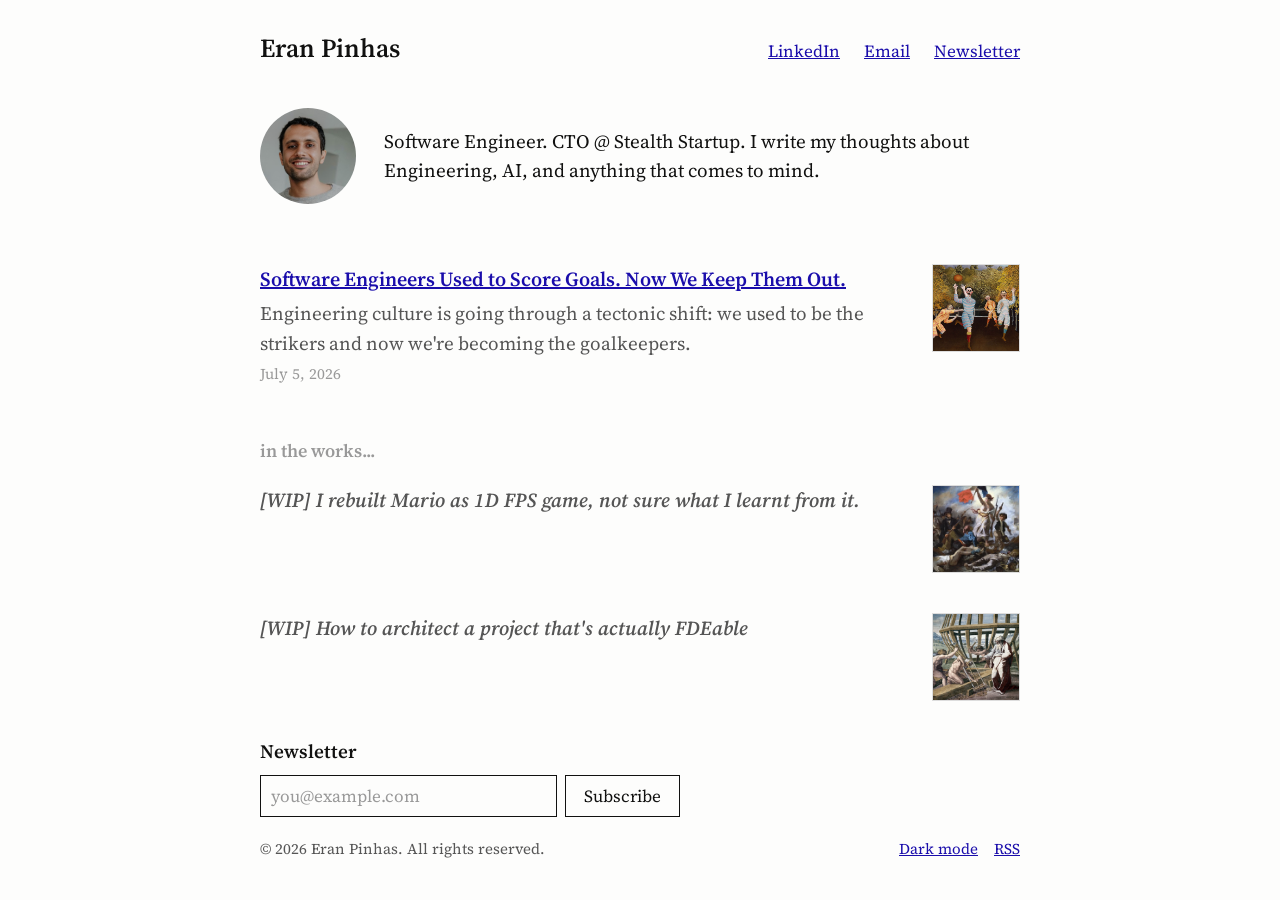
==== index.html @ 340fa021 "Add Email link to header nav Co-Authored-By: Claude Fable 5 <noreply@anthropic.com>" ====
<!DOCTYPE html>
<html lang="en">
<head>
  <meta charset="utf-8">
  <meta name="viewport" content="width=device-width, initial-scale=1">
  <title>Eran Pinhas</title>
  <meta name="description" content="Software Engineer. CTO @ Stealth Startup. I write my thoughts about Engineering, AI, and anything that comes to mind.">
  <link rel="preconnect" href="https://fonts.googleapis.com">
  <link rel="preconnect" href="https://fonts.gstatic.com" crossorigin>
  <link href="https://fonts.googleapis.com/css2?family=Source+Serif+4:ital,opsz,wght@0,8..60,400;0,8..60,600;1,8..60,400&display=swap" rel="stylesheet">
  <link rel="alternate" type="application/rss+xml" title="Eran Pinhas" href="rss.xml">
  <link rel="stylesheet" href="styles.css">
  <script src="theme.js"></script>
</head>
<body>
  <div class="page">

    <header class="site-header">
      <a class="site-title" href="index.html">Eran Pinhas</a>
      <nav>
        <a href="https://www.linkedin.com/in/eran-pinhas-915041149/">LinkedIn</a>
        <a href="mailto:eran@pinh.as">Email</a>
        <a href="#newsletter">Newsletter</a>
      </nav>
    </header>

    <section class="about">
      <img src="images/eran.png" alt="Eran Pinhas" width="96" height="96">
      <p>Software Engineer. CTO @ Stealth Startup. I write my thoughts about Engineering, AI, and anything that comes to mind.</p>
    </section>

    <section class="posts">

      <div class="post-item">
        <div class="post-text">
          <a class="post-title" href="posts/software-engineers-used-to-score-goals-now-we-keep-them-out.html">Software Engineers Used to Score Goals. Now We Keep Them Out.</a>
          <span class="post-description">Engineering culture is going through a tectonic shift: we used to be the strikers and now we're becoming the goalkeepers.</span>
          <span class="post-date">July 5, 2026</span>
        </div>
        <img class="post-thumb" src="images/cover.png" alt="">
      </div>

      <h2 class="in-the-works">in the works...</h2>

      <div class="post-item">
        <div class="post-text">
          <span class="post-title wip">[WIP] I rebuilt Mario as 1D FPS game, not sure what I learnt from it.</span>
        </div>
        <img class="post-thumb" src="images/liberty.png" alt="">
      </div>

      <div class="post-item">
        <div class="post-text">
          <span class="post-title wip">[WIP] How to architect a project that's actually FDEable</span>
        </div>
        <img class="post-thumb" src="images/ark.webp" alt="">
      </div>

    </section>

    <div class="spacer"></div>

    <footer id="newsletter" class="site-footer">
      <div class="newsletter">
        <span class="newsletter-label">Newsletter</span>
        <form action="https://buttondown.com/api/emails/embed-subscribe/eran-pinhas" method="post">
          <input type="email" name="email" required placeholder="you@example.com" aria-label="Email address">
          <input type="hidden" name="embed" value="1">
          <button type="submit">Subscribe</button>
        </form>
      </div>
      <div class="footer-bottom">
        <span>&copy; 2026 Eran Pinhas. All rights reserved.</span>
        <div class="footer-links">
          <button class="theme-toggle" type="button">Dark mode</button>
          <a href="rss.xml">RSS</a>
        </div>
      </div>
    </footer>

  </div>
</body>
</html>
---- styles.css ----
:root {
  --bg: #fdfdfc;
  --fg: #111110;
  --muted: #555;
  --faint: #999;
  --link: #1a0dab;
  --code-bg: #f2f1ef;
  --thumb-border: #ddd;
  --caption-bg: rgba(17, 17, 16, 0.85);
  --caption-fg: #fdfdfc;
}

@media (prefers-color-scheme: dark) {
  :root:not([data-theme='light']) {
    --bg: #131312;
    --fg: #e8e6e2;
    --muted: #a09d97;
    --faint: #77746e;
    --link: #8ab4f8;
    --code-bg: #232220;
    --thumb-border: #333;
  }
}

:root[data-theme='dark'] {
  --bg: #131312;
  --fg: #e8e6e2;
  --muted: #a09d97;
  --faint: #77746e;
  --link: #8ab4f8;
  --code-bg: #232220;
  --thumb-border: #333;
}

html,
body {
  margin: 0;
  padding: 0;
  background: var(--bg);
}

::selection {
  background: #0b57d0;
  color: #fff;
}

body {
  min-height: 100vh;
  display: flex;
  flex-direction: column;
  font-family: 'Source Serif 4', Georgia, serif;
  color: var(--fg);
  font-size: 19px;
  line-height: 1.55;
}

.page {
  width: 100%;
  max-width: 800px;
  margin: 0 auto;
  box-sizing: border-box;
  padding: 0 20px;
  display: flex;
  flex-direction: column;
  flex: 1;
}

a {
  color: var(--link);
  text-decoration: underline;
}

/* Header */

.site-header {
  display: flex;
  align-items: baseline;
  justify-content: space-between;
  gap: 16px;
  padding: 28px 0;
}

.site-header .site-title {
  color: var(--fg);
  text-decoration: none;
  font-weight: 600;
  font-size: 26px;
}

.site-header nav {
  display: flex;
  gap: 24px;
  font-size: 17px;
}

/* About (index) */

.about {
  display: flex;
  align-items: center;
  gap: 28px;
  padding: 12px 0 40px 0;
}

.about img {
  width: 96px;
  height: 96px;
  border-radius: 50%;
  object-fit: cover;
  flex-shrink: 0;
}

.about p {
  margin: 0;
}

/* Post list (index) */

.post-item {
  display: flex;
  gap: 20px;
  align-items: flex-start;
  padding: 20px 0;
}

.post-item .post-text {
  flex: 1;
  min-width: 0;
  display: flex;
  flex-direction: column;
  gap: 4px;
}

.post-item .post-title {
  align-self: flex-start;
  font-weight: 600;
  font-size: 20px;
}

.post-item .post-title.wip {
  color: var(--muted);
  font-style: italic;
}

.post-item .post-description {
  color: var(--muted);
}

.post-item .post-date {
  color: var(--faint);
  font-size: 15px;
}

.in-the-works {
  margin: 32px 0 0 0;
  font-size: 18px;
  font-weight: 600;
  color: var(--faint);
}

.post-item .post-thumb {
  width: 88px;
  height: 88px;
  object-fit: cover;
  flex-shrink: 0;
  border: 1px solid var(--thumb-border);
  box-sizing: border-box;
}

/* Article (post page) */

article {
  padding: 8px 0 0 0;
  line-height: 1.65;
}

.back-link {
  font-size: 16px;
}

.cover {
  position: relative;
  margin: 20px 0 0 0;
}

.cover img {
  width: 100%;
  display: block;
  -webkit-mask-image: linear-gradient(to bottom, black 60%, transparent 100%);
  mask-image: linear-gradient(to bottom, black 60%, transparent 100%);
}

.cover figcaption {
  position: absolute;
  top: 12px;
  right: 12px;
  background: var(--caption-bg);
  color: var(--caption-fg);
  font-size: 15px;
  padding: 6px 12px;
  opacity: 0;
  transition: opacity 0.2s ease;
  pointer-events: none;
}

.cover:hover figcaption {
  opacity: 1;
}

article h1 {
  margin: 12px 0 8px 0;
  font-size: 36px;
  line-height: 1.2;
  font-weight: 600;
}

article .post-meta {
  color: var(--faint);
  font-size: 16px;
  margin-bottom: 36px;
}

article h2 {
  margin: 40px 0 14px 0;
  font-size: 26px;
  font-weight: 600;
}

article p {
  margin: 0 0 22px 0;
}

article .intro-note {
  color: var(--muted);
  font-style: italic;
}

article .outro {
  margin-top: 40px;
}

article blockquote {
  margin: 0 0 22px 0;
  padding: 0 0 0 18px;
  border-left: 3px solid var(--thumb-border);
  font-style: italic;
  color: var(--muted);
}

article blockquote p {
  margin: 0;
}

article code {
  font-family: ui-monospace, SFMono-Regular, Menlo, monospace;
  font-size: 16px;
  background: var(--code-bg);
  padding: 2px 5px;
}

article pre {
  margin: 0 0 22px 0;
  padding: 16px 18px;
  background: var(--code-bg);
  overflow-x: auto;
  font-family: ui-monospace, SFMono-Regular, Menlo, monospace;
  font-size: 15px;
  line-height: 1.5;
}

article pre code {
  background: none;
  padding: 0;
  font-size: inherit;
}

/* Footer */

.spacer {
  flex: 1;
}

.site-footer {
  padding: 0 0 40px 0;
  display: flex;
  flex-direction: column;
  gap: 20px;
}

.newsletter {
  display: flex;
  flex-direction: column;
  gap: 8px;
}

.newsletter .newsletter-label {
  font-weight: 600;
}

.newsletter form {
  display: flex;
  gap: 8px;
  max-width: 420px;
}

.newsletter input[type='email'] {
  flex: 1;
  min-width: 0;
  font-family: 'Source Serif 4', Georgia, serif;
  font-size: 17px;
  padding: 8px 10px;
  border: 1px solid var(--fg);
  border-radius: 0;
  background: var(--bg);
  color: var(--fg);
  box-sizing: border-box;
}

.newsletter input[type='email']::placeholder {
  color: var(--faint);
}

.newsletter button {
  font-family: 'Source Serif 4', Georgia, serif;
  font-size: 17px;
  padding: 8px 18px;
  border: 1px solid var(--fg);
  background: var(--bg);
  color: var(--fg);
  cursor: pointer;
  border-radius: 0;
}

.footer-bottom {
  display: flex;
  justify-content: space-between;
  gap: 16px;
  font-size: 15px;
  color: var(--muted);
}

.footer-bottom .footer-links {
  display: flex;
  gap: 16px;
  align-items: baseline;
}

.theme-toggle {
  font-family: 'Source Serif 4', Georgia, serif;
  font-size: 15px;
  padding: 0;
  border: none;
  background: none;
  color: var(--link);
  text-decoration: underline;
  cursor: pointer;
}
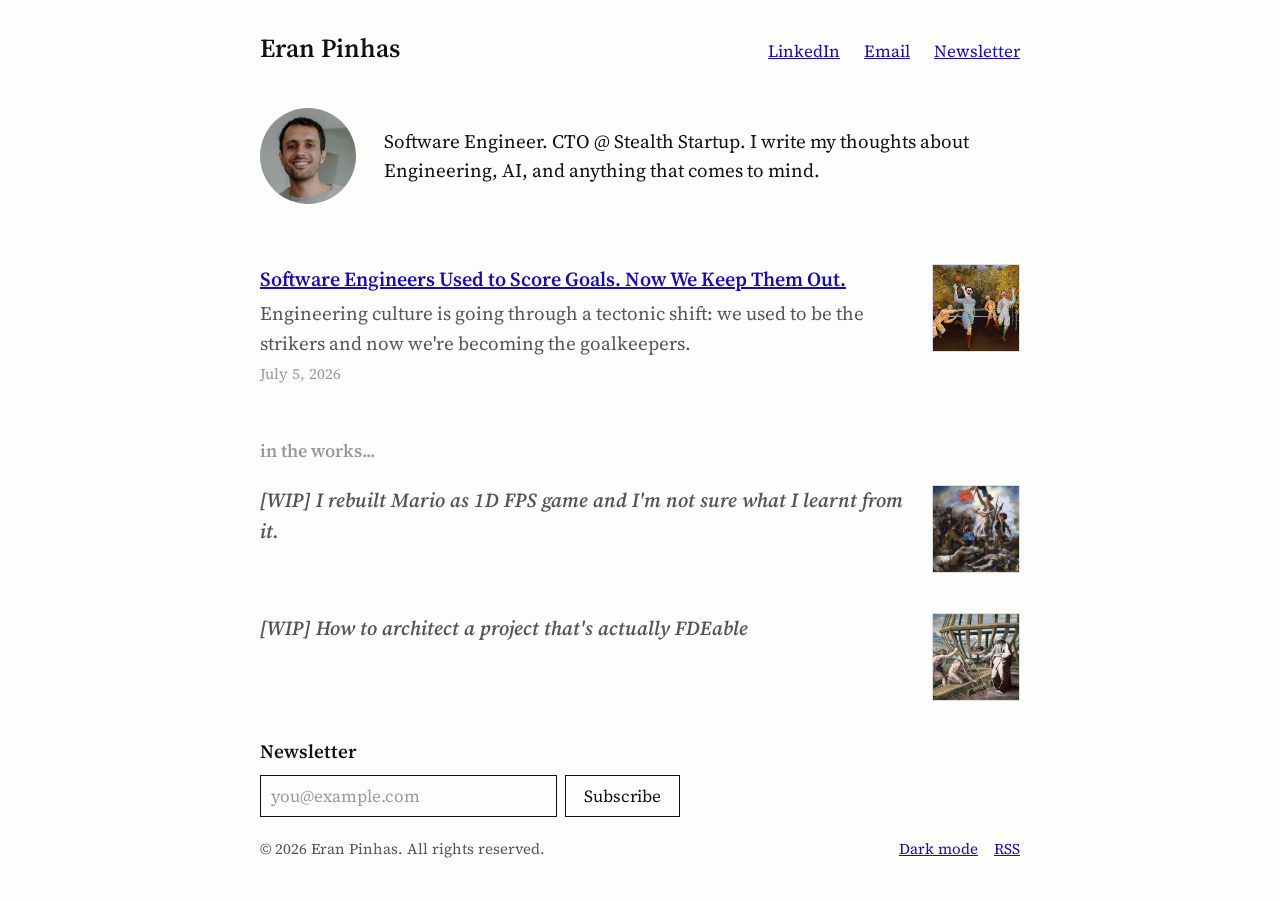
==== commit f0f7eb94: "Mario WIP title: and I'm not sure Co-Authored-By: Claude Fable 5 <noreply@anthropic.com>" ====
--- a/index.html
+++ b/index.html
@@ -44,7 +44,7 @@
 
       <div class="post-item">
         <div class="post-text">
-          <span class="post-title wip">[WIP] I rebuilt Mario as 1D FPS game, not sure what I learnt from it.</span>
+          <span class="post-title wip">[WIP] I rebuilt Mario as 1D FPS game and I'm not sure what I learnt from it.</span>
         </div>
         <img class="post-thumb" src="images/liberty.png" alt="">
       </div>
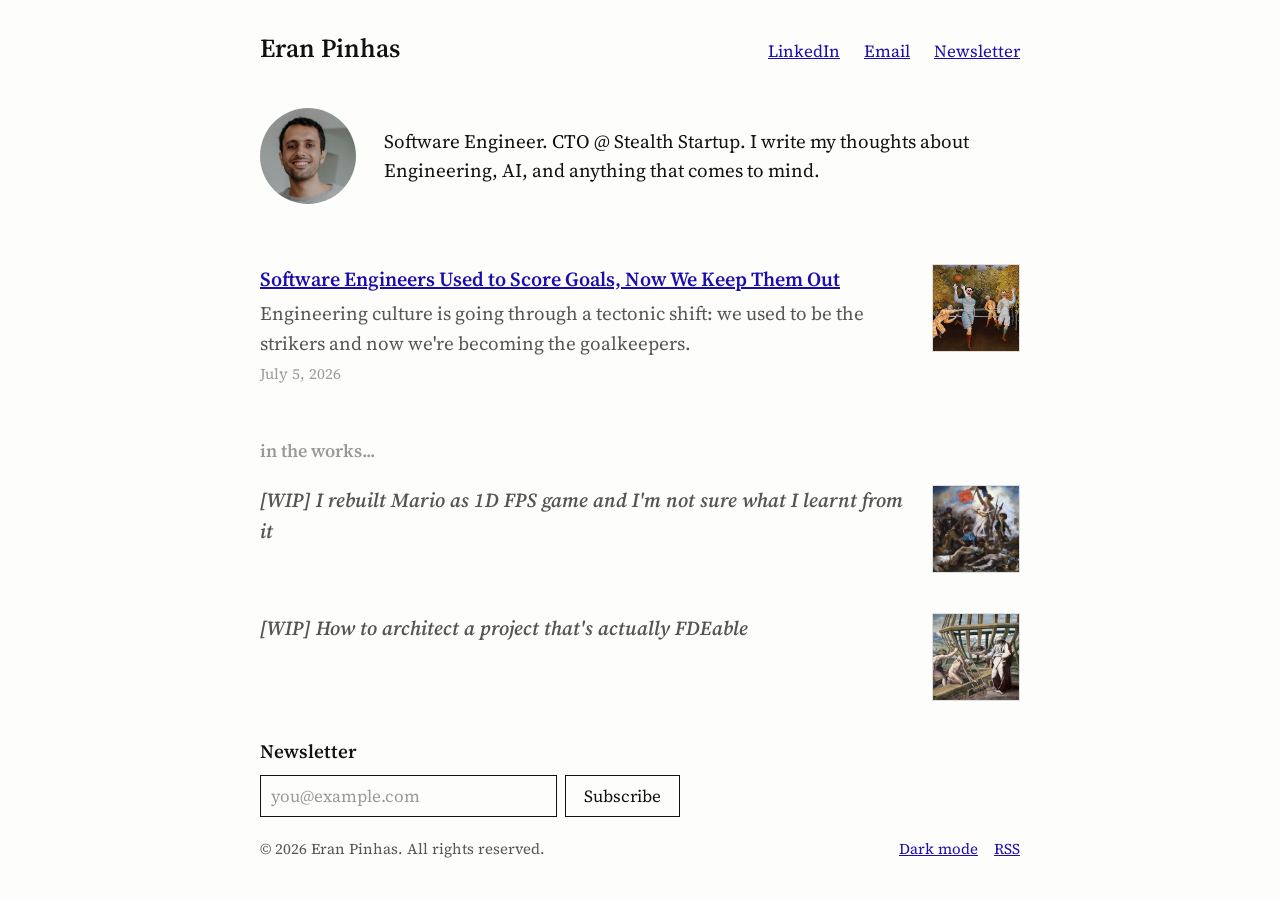
==== commit 47f75264: "Flowing titles: comma in post title, drop trailing periods Co-Authored-By: Claude Fable 5 <noreply@a" ====
--- a/index.html
+++ b/index.html
@@ -33,7 +33,7 @@
 
       <div class="post-item">
         <div class="post-text">
-          <a class="post-title" href="posts/software-engineers-used-to-score-goals-now-we-keep-them-out.html">Software Engineers Used to Score Goals. Now We Keep Them Out.</a>
+          <a class="post-title" href="posts/software-engineers-used-to-score-goals-now-we-keep-them-out.html">Software Engineers Used to Score Goals, Now We Keep Them Out</a>
           <span class="post-description">Engineering culture is going through a tectonic shift: we used to be the strikers and now we're becoming the goalkeepers.</span>
           <span class="post-date">July 5, 2026</span>
         </div>
@@ -44,7 +44,7 @@
 
       <div class="post-item">
         <div class="post-text">
-          <span class="post-title wip">[WIP] I rebuilt Mario as 1D FPS game and I'm not sure what I learnt from it.</span>
+          <span class="post-title wip">[WIP] I rebuilt Mario as 1D FPS game and I'm not sure what I learnt from it</span>
         </div>
         <img class="post-thumb" src="images/liberty.png" alt="">
       </div>
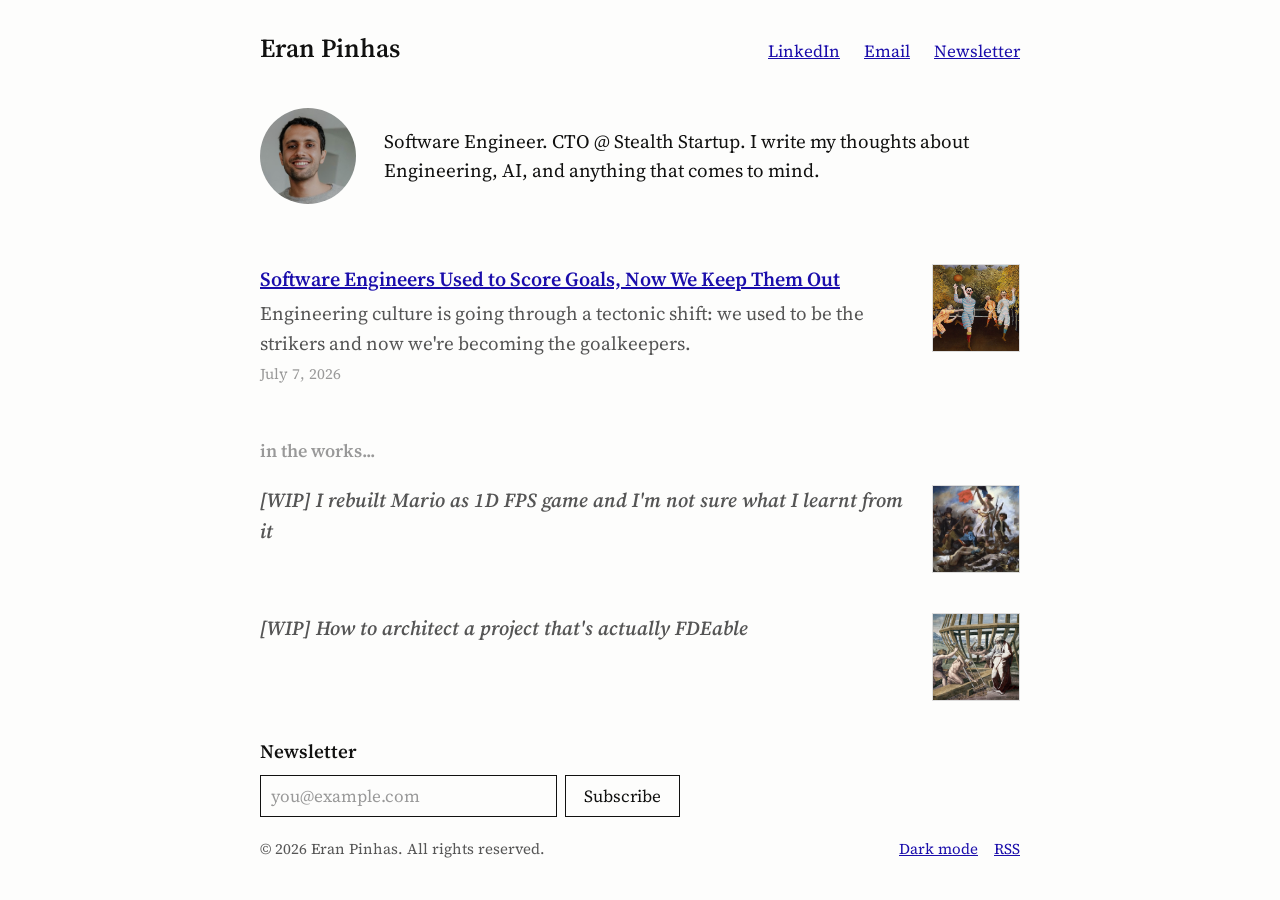
==== commit 80a1586e: "Notion sync: bridging phrase, spine ending, Messi/Neuer; date to July 7 Co-Authored-By: Claude Fable" ====
--- a/index.html
+++ b/index.html
@@ -35,7 +35,7 @@
         <div class="post-text">
           <a class="post-title" href="posts/software-engineers-used-to-score-goals-now-we-keep-them-out.html">Software Engineers Used to Score Goals, Now We Keep Them Out</a>
           <span class="post-description">Engineering culture is going through a tectonic shift: we used to be the strikers and now we're becoming the goalkeepers.</span>
-          <span class="post-date">July 5, 2026</span>
+          <span class="post-date">July 7, 2026</span>
         </div>
         <img class="post-thumb" src="images/cover.png" alt="">
       </div>
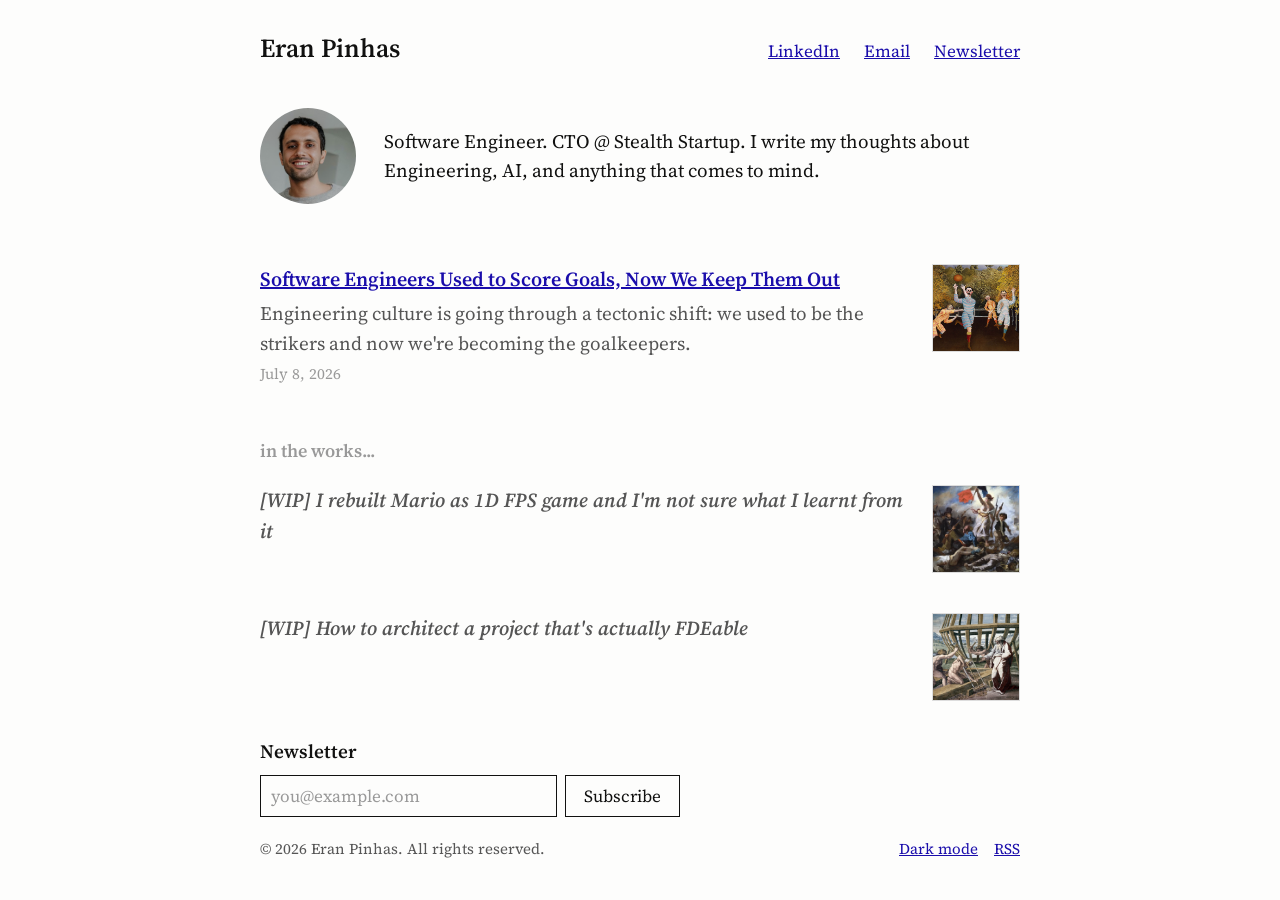
==== commit 1fb99a6b: "Post date to July 8 Co-Authored-By: Claude Fable 5 <noreply@anthropic.com>" ====
--- a/index.html
+++ b/index.html
@@ -35,7 +35,7 @@
         <div class="post-text">
           <a class="post-title" href="posts/software-engineers-used-to-score-goals-now-we-keep-them-out.html">Software Engineers Used to Score Goals, Now We Keep Them Out</a>
           <span class="post-description">Engineering culture is going through a tectonic shift: we used to be the strikers and now we're becoming the goalkeepers.</span>
-          <span class="post-date">July 7, 2026</span>
+          <span class="post-date">July 8, 2026</span>
         </div>
         <img class="post-thumb" src="images/cover.png" alt="">
       </div>
@@ -63,9 +63,8 @@
     <footer id="newsletter" class="site-footer">
       <div class="newsletter">
         <span class="newsletter-label">Newsletter</span>
-        <form action="https://buttondown.com/api/emails/embed-subscribe/eran-pinhas" method="post">
-          <input type="email" name="email" required placeholder="you@example.com" aria-label="Email address">
-          <input type="hidden" name="embed" value="1">
+        <form action="https://app.kit.com/forms/9654813/subscriptions" method="post">
+          <input type="email" name="email_address" required placeholder="you@example.com" aria-label="Email address">
           <button type="submit">Subscribe</button>
         </form>
       </div>
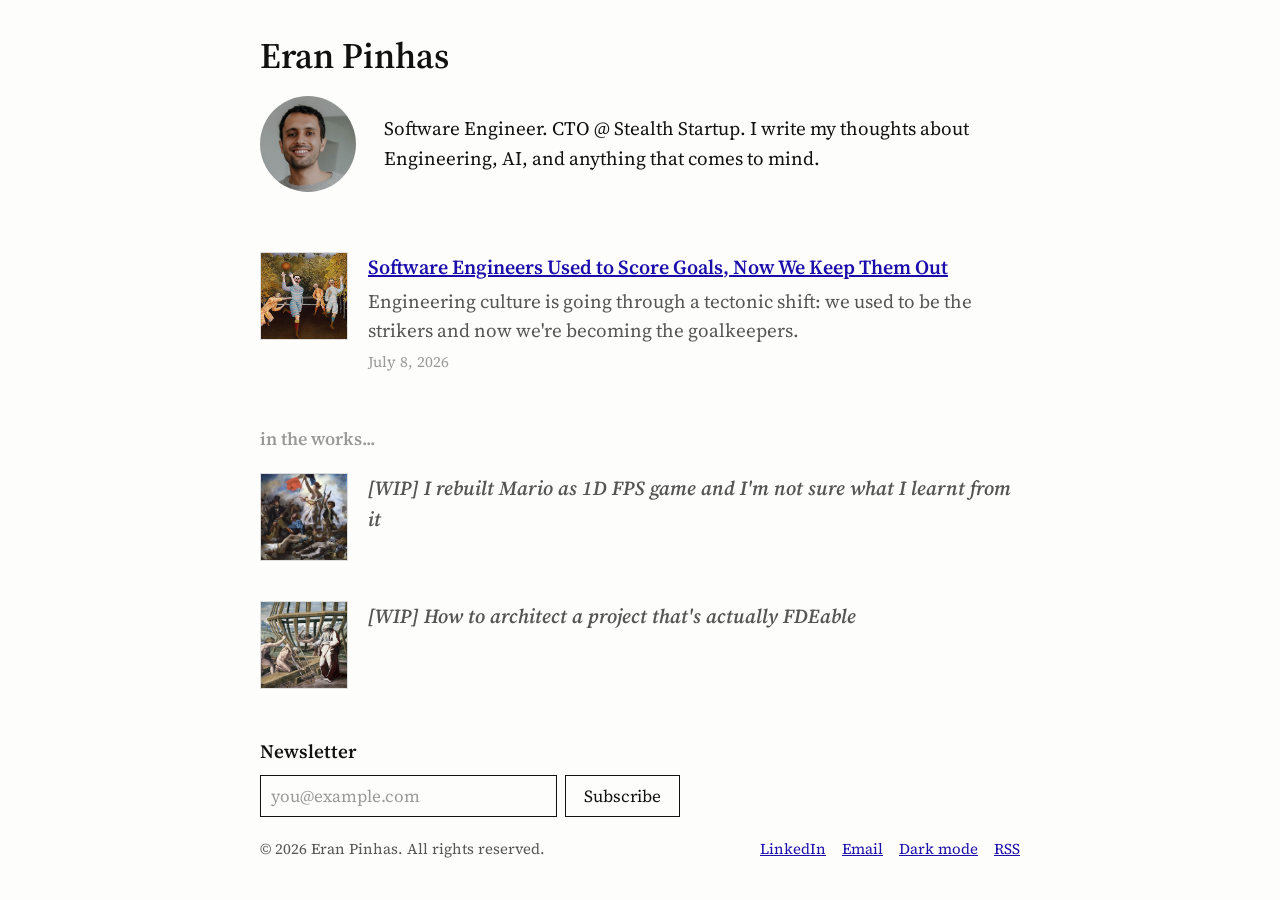
==== commit b0c9b493: "UI pass: left thumbnails, nav links to footer, half-height cover sans gradient, bigger site title Co" ====
--- a/index.html
+++ b/index.html
@@ -17,11 +17,6 @@
 
     <header class="site-header">
       <a class="site-title" href="index.html">Eran Pinhas</a>
-      <nav>
-        <a href="https://www.linkedin.com/in/eran-pinhas-915041149/">LinkedIn</a>
-        <a href="mailto:eran@pinh.as">Email</a>
-        <a href="#newsletter">Newsletter</a>
-      </nav>
     </header>
 
     <section class="about">
@@ -32,28 +27,28 @@
     <section class="posts">
 
       <div class="post-item">
+        <img class="post-thumb" src="images/cover.png" alt="">
         <div class="post-text">
           <a class="post-title" href="posts/software-engineers-used-to-score-goals-now-we-keep-them-out.html">Software Engineers Used to Score Goals, Now We Keep Them Out</a>
           <span class="post-description">Engineering culture is going through a tectonic shift: we used to be the strikers and now we're becoming the goalkeepers.</span>
           <span class="post-date">July 8, 2026</span>
         </div>
-        <img class="post-thumb" src="images/cover.png" alt="">
       </div>
 
       <h2 class="in-the-works">in the works...</h2>
 
       <div class="post-item">
+        <img class="post-thumb" src="images/liberty.png" alt="">
         <div class="post-text">
           <span class="post-title wip">[WIP] I rebuilt Mario as 1D FPS game and I'm not sure what I learnt from it</span>
         </div>
-        <img class="post-thumb" src="images/liberty.png" alt="">
       </div>
 
       <div class="post-item">
+        <img class="post-thumb" src="images/ark.webp" alt="">
         <div class="post-text">
           <span class="post-title wip">[WIP] How to architect a project that's actually FDEable</span>
         </div>
-        <img class="post-thumb" src="images/ark.webp" alt="">
       </div>
 
     </section>
@@ -71,6 +66,8 @@
       <div class="footer-bottom">
         <span>&copy; 2026 Eran Pinhas. All rights reserved.</span>
         <div class="footer-links">
+          <a href="https://www.linkedin.com/in/eran-pinhas-915041149/">LinkedIn</a>
+          <a href="mailto:eran@pinh.as">Email</a>
           <button class="theme-toggle" type="button">Dark mode</button>
           <a href="rss.xml">RSS</a>
         </div>
--- a/styles.css
+++ b/styles.css
@@ -77,20 +77,14 @@
   align-items: baseline;
   justify-content: space-between;
   gap: 16px;
-  padding: 28px 0;
+  padding: 28px 0 0 0;
 }
 
 .site-header .site-title {
   color: var(--fg);
   text-decoration: none;
   font-weight: 600;
-  font-size: 26px;
-}
-
-.site-header nav {
-  display: flex;
-  gap: 24px;
-  font-size: 17px;
+  font-size: 36px;
 }
 
 /* About (index) */
@@ -186,8 +180,8 @@
 .cover img {
   width: 100%;
   display: block;
-  -webkit-mask-image: linear-gradient(to bottom, black 60%, transparent 100%);
-  mask-image: linear-gradient(to bottom, black 60%, transparent 100%);
+  aspect-ratio: 3 / 1;
+  object-fit: cover;
 }
 
 .cover figcaption {
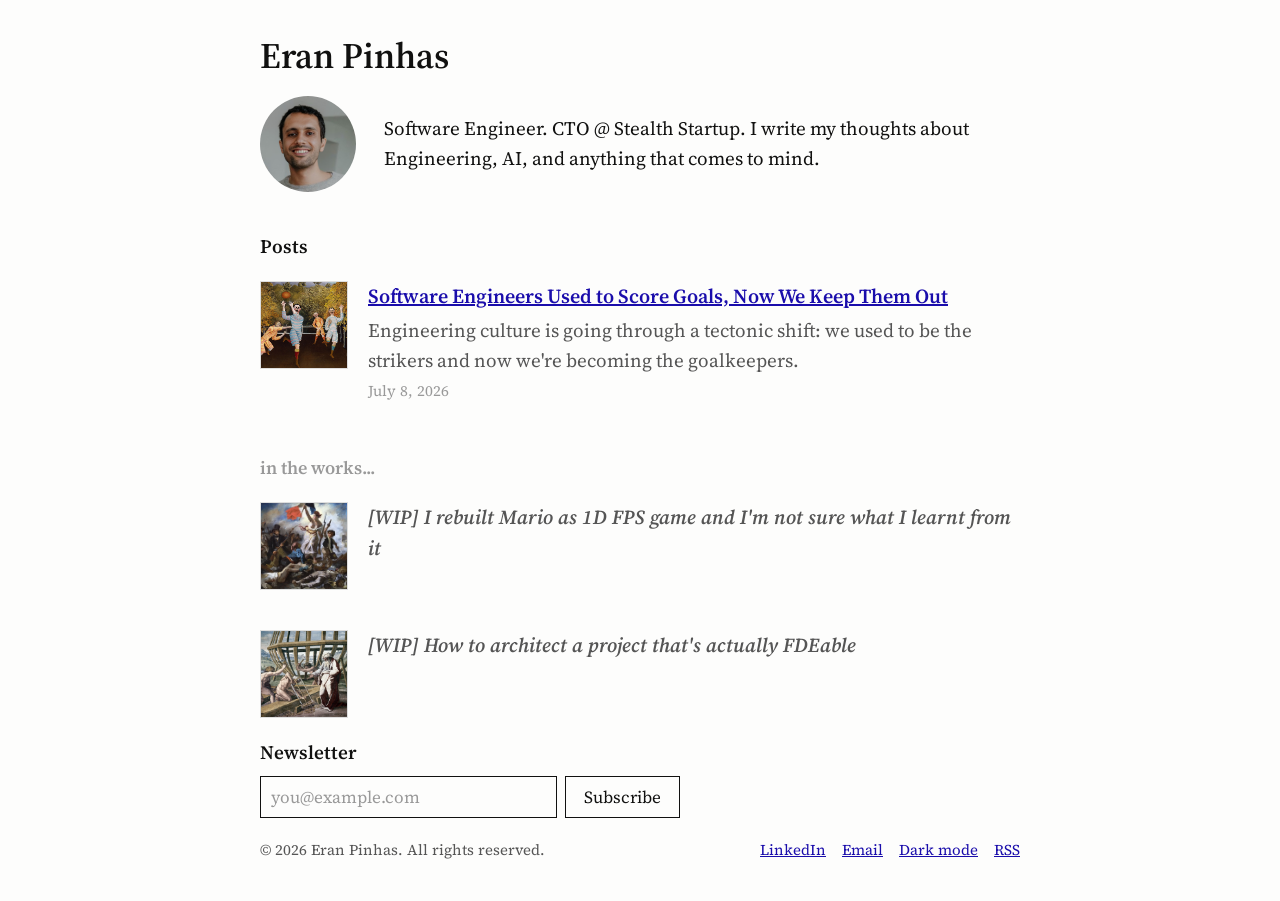
==== commit f51e720f: "Cover ratio 2:1, Posts section label Co-Authored-By: Claude Fable 5 <noreply@anthropic.com>" ====
--- a/index.html
+++ b/index.html
@@ -25,6 +25,8 @@
     </section>
 
     <section class="posts">
+
+      <h2 class="posts-label">Posts</h2>
 
       <div class="post-item">
         <img class="post-thumb" src="images/cover.png" alt="">
--- a/styles.css
+++ b/styles.css
@@ -110,6 +110,12 @@
 
 /* Post list (index) */
 
+.posts-label {
+  margin: 0;
+  font-size: 19px;
+  font-weight: 600;
+}
+
 .post-item {
   display: flex;
   gap: 20px;
@@ -180,7 +186,7 @@
 .cover img {
   width: 100%;
   display: block;
-  aspect-ratio: 3 / 1;
+  aspect-ratio: 2 / 1;
   object-fit: cover;
 }
 
